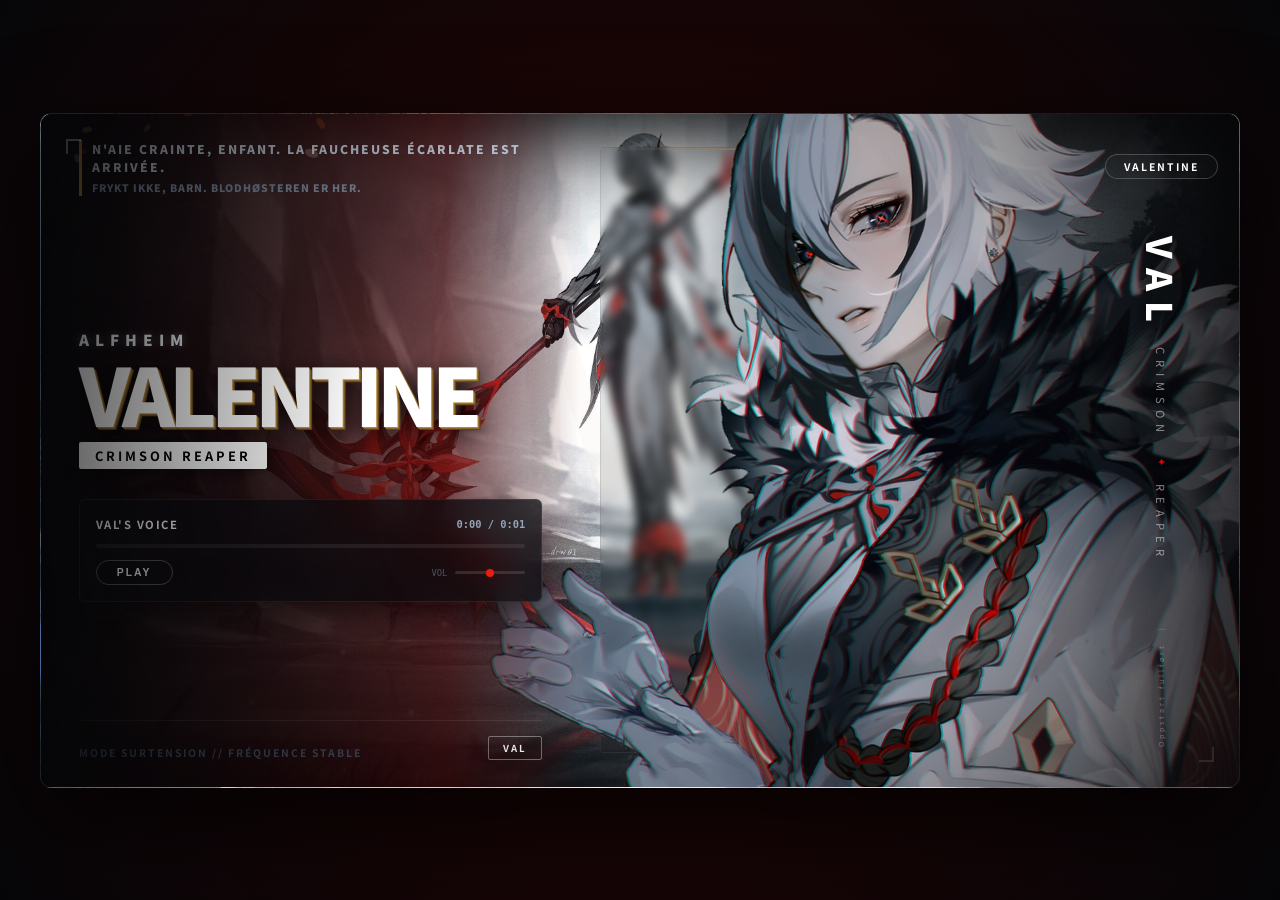
==== index.html @ 7eff20b8 "Add files via upload" ====
<!DOCTYPE html>
<html lang="fr">

<head>
  <meta charset="UTF-8">
  <meta name="viewport" content="width=device-width, initial-scale=1.0">
  <title>Valentine Alfheim </title>
  <link href="https://fonts.googleapis.com/css2?family=Noto+Sans+JP:wght@500;900&family=Syncopate:wght@700&display=swap" rel="stylesheet">
  <style>
    /* --- ESTILOS GENERALES --- */
    * {
      margin: 0;
      padding: 0;
      box-sizing: border-box;
    }

    body {
      background: #060608;
      background-image: radial-gradient(circle at center, #2b0404 0%, #060608 100%);
      font-family: 'Noto Sans JP', 'Syncopate', sans-serif;
      display: flex;
      justify-content: center;
      align-items: center;
      min-height: 100vh;
      overflow: hidden;
    }

    /* --- CONTENEDOR CON BORDES DESVANECIDOS --- */
    .canvas-container {
      width: 95vw;
      height: 53.43vw;
      max-width: 1200px;
      max-height: 675px;
      display: grid;
      grid-template-columns: 45% 42% 13%;
      /* REEMPLAZAR: pon aquí una URL a un fondo propio (textura, patrón, etc.) */
      background-image: url('img/vale1.jpg');
      background-size: cover;
      background-position: center;
      position: relative;
      box-shadow:
        0 30px 100px rgba(0, 0, 0, 0.8),
        inset 0 0 80px rgba(6, 6, 8, 0.9),
        inset 0 0 140px rgba(0, 0, 0, 0.95);
      border: 1px solid rgba(255, 255, 255, 0.06);
      border-radius: 12px;
      overflow: hidden;
      transition: transform 0.5s cubic-bezier(0.25, 1, 0.5, 1);
    }

    .canvas-container::after {
      content: '';
      position: absolute;
      top: 0;
      left: 0;
      width: 100%;
      height: 100%;
      background: radial-gradient(circle, transparent 40%, rgba(6, 6, 8, 0.85) 100%);
      z-index: 12;
      pointer-events: none;
    }

    .canvas-dot-overlay {
      position: absolute;
      top: 0;
      left: 0;
      width: 100%;
      height: 100%;
      background-image: radial-gradient(rgba(255, 255, 255, 0.04) 15%, transparent 16%);
      background-size: 6px 6px;
      z-index: 2;
      pointer-events: none;
    }

    .ui-corner-bracket {
      position: absolute;
      width: 15px;
      height: 15px;
      border: 2px solid rgba(255, 255, 255, 0.15);
      z-index: 13;
      pointer-events: none;
    }

    .top-left {
      top: 25px;
      left: 25px;
      border-right: none;
      border-bottom: none;
    }

    .bottom-right {
      bottom: 25px;
      right: 25px;
      border-left: none;
      border-top: none;
    }

    /* --- TEXTO DE FONDO ANIMADO --- */
    .nihility-bg-text {
      position: absolute;
      width: 200%;
      top: 45%;
      left: 0;
      transform: translateY(-50%);
      font-family: 'Syncopate', sans-serif;
      font-size: 14rem;
      font-weight: 700;
      color: rgba(181, 137, 61, 0.03);
      letter-spacing: 30px;
      white-space: nowrap;
      z-index: 1;
      pointer-events: none;
      user-select: none;
      animation: move-nihility 35s linear infinite;
    }

    /* --- CANVAS PARA PÉTALOS FLUIDOS --- */
    #petals-canvas {
      position: absolute;
      top: 0;
      left: 0;
      width: 100%;
      height: 100%;
      z-index: 11;
      pointer-events: none;
      will-change: transform;
    }

    /* --- PANEL IZQUIERDO --- */
    .left-panel {
      padding: 5% 7%;
      display: flex;
      flex-direction: column;
      justify-content: space-between;
      position: relative;
      z-index: 5;
      background: linear-gradient(90deg, rgba(6, 6, 8, 0.98) 0%, rgba(70, 3, 3, 0.65) 75%, rgba(0, 0, 0, 0) 100%);
    }

    .hero-quote-header {
      font-size: 0.75rem;
      font-weight: 900;
      color: #cbd5e1;
      letter-spacing: 2px;
      line-height: 1.5;
      text-transform: uppercase;
      border-left: 3px solid #b5893d;
      padding-left: 10px;
    }

    .quote-jp {
      font-size: 0.65rem;
      color: #8492a6;
      display: block;
      margin-top: 4px;
      letter-spacing: 1px;
    }

    .main-title-group {
      position: relative;
      margin-top: 15px;
    }

    .main-kanji {
      font-size: 5.0rem;
      font-weight: 900;
      color: #ffffff;
      line-height: 0.85;
      letter-spacing: -6px;
      display: inline-block;
      text-shadow:
        1px 1px 0px #b5893d,
        2px 2px 0px #8a6428,
        3px 3px 0px #5e4319,
        5px 5px 25px rgba(0, 0, 0, 0.95);
    }

    .japanese-sub {
      font-size: 0.95rem;
      color: #f1f5f9;
      font-weight: 900;
      letter-spacing: 6px;
      margin-bottom: 8px;
      display: block;
      text-shadow: 0 0 8px rgba(255, 255, 255, 0.3);
    }

    .numeric-badge {
      display: inline-block;
      background-color: #ffffff;
      color: #000000;
      padding: 4px 16px;
      font-size: 0.8rem;
      font-weight: bold;
      letter-spacing: 3px;
      margin-top: 10px;
      box-shadow: 0 4px 15px rgba(0, 0, 0, 0.5);
      border-radius: 2px;
    }

    /* --- REPRODUCTOR AUDIO --- */
    .music-player {
      background: rgba(10, 10, 14, 0.75);
      border: 1px solid rgba(255, 255, 255, 0.08);
      padding: 16px;
      margin-top: 30px;
      display: flex;
      flex-direction: column;
      gap: 12px;
      backdrop-filter: blur(12px);
      -webkit-backdrop-filter: blur(12px);
      border-radius: 6px;
      box-shadow: 0 12px 40px rgba(0, 0, 0, 0.5);
      transition: border-color 0.3s ease;
    }

    .music-player.is-playing {
      border-color: rgba(181, 137, 61, 0.4);
    }

    .player-info {
      display: flex;
      justify-content: space-between;
      align-items: center;
    }

    .track-title {
      font-size: 0.7rem;
      font-weight: 700;
      color: #ffffff;
      letter-spacing: 1.5px;
      text-transform: uppercase;
      white-space: nowrap;
      overflow: hidden;
      text-overflow: ellipsis;
      width: 65%;
    }

    .time-display {
      font-size: 0.65rem;
      font-family: monospace;
      color: #94a3b8;
      font-weight: bold;
    }

    .progress-container {
      width: 100%;
      height: 4px;
      background: rgba(255, 255, 255, 0.08);
      position: relative;
      cursor: pointer;
      border-radius: 2px;
    }

    .progress-bar {
      height: 100%;
      width: 0%;
      background: linear-gradient(90deg, #dd270f, #ffffff);
      position: absolute;
      top: 0;
      left: 0;
      border-radius: 2px;
      box-shadow: 0 0 8px #e41a1a;
    }

    .player-controls {
      display: flex;
      justify-content: space-between;
      align-items: center;
    }

    .play-btn {
      background: transparent;
      border: 1px solid rgba(255, 255, 255, 0.3);
      color: #ffffff;
      padding: 6px 20px;
      font-size: 0.65rem;
      font-weight: 900;
      letter-spacing: 2px;
      cursor: pointer;
      text-transform: uppercase;
      border-radius: 20px;
      transition: all 0.25s ease;
    }

    .play-btn:hover {
      background: #ffffff;
      color: #060608;
      transform: scale(1.03);
    }

    .volume-container {
      display: flex;
      align-items: center;
      gap: 8px;
    }

    .volume-label {
      font-size: 0.55rem;
      color: #475569;
      font-family: monospace;
    }

    .volume-slider {
      -webkit-appearance: none;
      appearance: none;
      width: 70px;
      height: 3px;
      background: rgba(255, 255, 255, 0.12);
      outline: none;
      border-radius: 2px;
      cursor: pointer;
    }

    .volume-slider::-webkit-slider-thumb {
      -webkit-appearance: none;
      width: 8px;
      height: 8px;
      background: #e91e0f;
      border-radius: 50%;
    }

    .left-footer {
      display: flex;
      justify-content: space-between;
      align-items: flex-end;
      border-top: 1px solid rgba(255, 255, 255, 0.08);
      padding-top: 15px;
    }

    .game-meta {
      font-size: 0.65rem;
      color: #475569;
      font-weight: bold;
      letter-spacing: 2px;
    }

    .tag-pill {
      background-color: transparent;
      border: 1px solid rgba(255, 255, 255, 0.4);
      color: #ffffff;
      padding: 4px 14px;
      font-size: 0.6rem;
      font-weight: bold;
      letter-spacing: 2px;
      border-radius: 2px;
    }

    /* --- PANEL CENTRAL --- */
    .center-panel {
      position: relative;
      display: flex;
      align-items: center;
      justify-content: center;
      z-index: 4;
    }

    .art-window {
      width: 92%;
      height: 90%;
      position: relative;
      overflow: hidden;
      border-radius: 4px;
      background: linear-gradient(135deg, rgba(20, 30, 30, 0.05) 0%, rgba(10, 15, 15, 0.3) 100%);
      backdrop-filter: blur(4px);
      -webkit-backdrop-filter: blur(4px);
      border: 1px solid rgba(255, 255, 255, 0.06);
    }

    .art-window::after {
      content: '';
      position: absolute;
      width: 100%;
      height: 2px;
      background: linear-gradient(90deg, transparent, rgba(181, 137, 61, 0.3), rgba(255, 255, 255, 0.4), rgba(181, 137, 61, 0.3), transparent);
      top: 0;
      z-index: 2;
      animation: laser-scan 4s linear infinite;
    }

    .large-bg-kanji {
      font-size: 16rem;
      color: rgba(255, 255, 255, 0.02);
      position: absolute;
      top: -20px;
      left: -20px;
      font-weight: 900;
      z-index: 2;
      user-select: none;
    }

    .tech-overlay {
      position: absolute;
      right: 25px;
      top: 25%;
      display: flex;
      flex-direction: column;
      align-items: flex-end;
      gap: 8px;
      color: rgba(255, 255, 255, 0.3);
      font-size: 0.55rem;
      font-family: monospace;
      z-index: 3;
    }

    .live-pulse-bar {
      width: 40px;
      height: 2px;
      background-color: #b5893d;
      animation: bar-stretch 1.2s infinite ease-in-out;
    }

    /* --- EL RENDER DEL PERSONAJE --- */
    .character-root {
      position: absolute;
      width: 140%;
      height: 115%;
      bottom: 2%;
      left: -20%;
      z-index: 10;
      pointer-events: none;
      transition: transform 0.4s cubic-bezier(0.25, 1, 0.5, 1);
      will-change: transform;
    }

    .character-img {
      width: 100%;
      height: 100%;
      object-fit: contain;
      object-position: bottom center;
      filter: drop-shadow(0 15px 30px rgba(0, 0, 0, 0.8)) drop-shadow(0 0 60px rgba(220, 38, 38, 0.12));
      animation: float-character 6s ease-in-out infinite;
    }

    /* --- PANEL DERECHO --- */
    .right-panel {
      background: transparent;
      padding: 40px 15px;
      display: flex;
      flex-direction: column;
      justify-content: space-between;
      align-items: center;
      color: #ffffff;
      position: relative;
      z-index: 15;
      background: linear-gradient(-90deg, rgba(6, 6, 8, 0.4) 0%, transparent 100%);
    }

    .pill-box {
      border: 1px solid rgba(255, 255, 255, 0.2);
      border-radius: 20px;
      padding: 4px 18px;
      font-size: 0.65rem;
      letter-spacing: 2px;
      font-weight: bold;
      background: rgba(255, 255, 255, 0.02);
    }

    .vertical-text-wrap {
      display: flex;
      flex-direction: column;
      align-items: center;
      gap: 15px;
    }

    .v-kanji-title {
      writing-mode: vertical-rl;
      font-size: 2.2rem;
      font-weight: 900;
      letter-spacing: 10px;
      color: #ffffff;
      text-shadow: 0 4px 10px rgba(0, 0, 0, 0.6);
    }

    .v-latin-sub {
      writing-mode: vertical-rl;
      font-size: 0.7rem;
      letter-spacing: 6px;
      color: rgba(255, 255, 255, 0.5);
    }

    .diamond {
      color: #d40a0a;
      font-size: 0.7rem;
      animation: pulse-glow 2s infinite ease-in-out;
    }

    .panel-footer-stamp {
      text-align: center;
    }

    .micro-japanese {
      font-size: 0.45rem;
      letter-spacing: 3px;
      color: rgba(255, 255, 255, 0.3);
      writing-mode: vertical-rl;
      transform: rotate(180deg);
      margin-top: 8px;
    }

    /* --- KEYFRAMES --- */
    @keyframes move-nihility {
      0% {
        transform: translate(0, -50%);
      }

      100% {
        transform: translate(-50%, -50%);
      }
    }

    @keyframes float-character {

      0%,
      100% {
        transform: translateY(0px);
      }

      50% {
        transform: translateY(-10px);
      }
    }

    @keyframes laser-scan {
      0% {
        top: 0%;
        opacity: 0;
      }

      5%,
      95% {
        opacity: 1;
      }

      100% {
        top: 100%;
        opacity: 0;
      }
    }

    @keyframes bar-stretch {

      0%,
      100% {
        width: 15px;
      }

      50% {
        width: 45px;
      }
    }

    @keyframes pulse-glow {

      0%,
      100% {
        opacity: 0.3;
        transform: scale(0.9);
      }

      50% {
        opacity: 1;
        transform: scale(1.1);
      }
    }
  </style>
</head>

<body>

  <div class="canvas-container" id="main-canvas">

    <div class="canvas-dot-overlay"></div>
    <div class="ui-corner-bracket top-left"></div>
    <div class="ui-corner-bracket bottom-right"></div>

    <div class="nihility-bg-text">CRIMSON REAPER CRIMSON REAPER</div>

    <!-- EFECTO DE FLORES DELICADAS -->
    <canvas id="petals-canvas"></canvas>

    <!-- PANEL IZQUIERDO -->
    <section class="left-panel">
      <div class="hero-quote-header">
        N'aie crainte, enfant. La Faucheuse Écarlate est arrivée.
        <span class="quote-jp">Frykt ikke, barn. Blodhøsteren er her.</span>
      </div>

      <div class="main-title-group">
        <span class="japanese-sub">ALFHEIM</span>
        <h1 class="main-kanji">VALENTINE</h1>
        <br>
        <div class="numeric-badge">CRIMSON REAPER</div>

        <div class="music-player" id="player-card">
          <!-- REEMPLAZAR: pon aquí el link directo (.mp3) de la canción que quieras usar -->
          <audio id="audio-element" src='audio/val-voice.ogg'></audio>

          <div class="player-info">
            <span class="track-title" id="track-name"> Val's Voice</span>
            <span class="time-display" id="time-track">0:00 / 0:00</span>
          </div>

          <div class="progress-container" id="progress-cont">
            <div class="progress-bar" id="progress-actual"></div>
          </div>

          <div class="player-controls">
            <button class="play-btn" id="play-trigger">Play</button>
            <div class="volume-container">
              <span class="volume-label">VOL</span>
              <input type="range" class="volume-slider" id="vol-slider" min="0" max="1" step="0.05" value="0.5">
            </div>
          </div>
        </div>
      </div>

      <div class="left-footer">
        <p class="game-meta">MODE SURTENSION // FRÉQUENCE STABLE</p>
        <a href="article.html" class="tag-pill" style="text-decoration: none; cursor: pointer;">VAL</a>
      </div>
    </section>

    <!-- PANEL CENTRAL -->
    <section class="center-panel">
      <div class="art-window">
        <span class="large-bg-kanji">ᚹ</span>
        <div class="tech-overlay">
          <span>STATUT: ACTIF</span>
          <span>GLASS: VAL_ALFHEIM</span>
          <div class="live-pulse-bar"></div>
        </div>
      </div>
      <!-- Elemento Raíz del Personajee -->
      <div class="character-root" id="character-layer">
        <!-- REEMPLAZAR src: pon aquí el link a tu propio render/PNG -->
        <img src="img/vale3.png" alt="Render" class="Valentine">
      </div>
    </section>

    <!-- PANEL DERECHO -->
    <aside class="right-panel">
      <div class="pill-box">VALENTINE</div>
      <div class="vertical-text-wrap">
        <span class="v-kanji-title">VAL</span>
        <span class="v-latin-sub">CRIMSON</span>
        <span class="diamond">✦</span>
        <span class="v-latin-sub">REAPER</span>
      </div>
      <div class="panel-footer-stamp">
        <div style="color: rgba(255,255,255,0.2); font-size: 10px;">—</div>
        <p class="micro-japanese">Oppstart fullført</p>
      </div>
    </aside>

  </div>

  <script>
    const mainCanvas = document.getElementById('main-canvas');
    const charLayer = document.getElementById('character-layer');
    const audio = document.getElementById('audio-element');
    const playBtn = document.getElementById('play-trigger');
    const playerCard = document.getElementById('player-card');
    const progressContainer = document.getElementById('progress-cont');
    const progressBar = document.getElementById('progress-actual');
    const timeDisplay = document.getElementById('time-track');
    const volumeSlider = document.getElementById('vol-slider');
    // --- PARALLAX DE CAPAS SUAVE E INERTE ---
    let mouseX = 0,
      mouseY = 0;
    let charX = 0,
      charY = 0;
    let petalsParamX = 0;
    document.addEventListener('mousemove', (e) => {
      mouseX = (e.clientX - window.innerWidth / 2) / (window.innerWidth / 2);
      mouseY = (e.clientY - window.innerHeight / 2) / (window.innerHeight / 2);
    });

    function updateParallax() {
      const targetX = mouseX * 18;
      const targetY = mouseY * 12;
      charX += (targetX - charX) * 0.08;
      charY += (targetY - charY) * 0.08;
      petalsParamX += (-mouseX * 10 - petalsParamX) * 0.05;
      charLayer.style.transform = `translate(${charX}px, ${charY}px)`;
      requestAnimationFrame(updateParallax);
    }
    updateParallax();
    // --- SISTEMA DE PÉTALOS DE FLORES DELICADAS ---
    const petalCanvas = document.getElementById('petals-canvas');
    const ctx = petalCanvas.getContext('2d');

    function resizeCanvas() {
      petalCanvas.width = mainCanvas.clientWidth;
      petalCanvas.height = mainCanvas.clientHeight;
    }
    window.addEventListener('resize', resizeCanvas);
    setTimeout(resizeCanvas, 100);
    const petalsArray = [];
    const maxPetals = 30;
    class Petal {
      constructor() {
        this.x = Math.random() * petalCanvas.width;
        this.y = Math.random() * -petalCanvas.height;
        this.size = Math.random() * 5 + 3;
        this.speedY = Math.random() * 0.7 + 0.3;
        this.speedX = Math.random() * 0.4 - 0.2;
        this.angle = Math.random() * 360;
        this.spin = Math.random() * 0.8 - 0.4;
        const colors = [
          'rgba(239, 68, 68, 0.25)',
          'rgba(249, 115, 22, 0.20)',
          'rgba(254, 205, 211, 0.25)'
        ];
        this.color = colors[Math.floor(Math.random() * colors.length)];
      }
      update() {
        this.y += this.speedY;
        this.x += this.speedX + Math.sin(this.y / 40) * 0.25 + (petalsParamX * 0.02);
        this.angle += this.spin;
        if (this.y > petalCanvas.height + 10) {
          this.y = -10;
          this.x = Math.random() * petalCanvas.width;
        }
      }
      draw() {
        ctx.save();
        ctx.translate(this.x, this.y);
        ctx.rotate((this.angle * Math.PI) / 180);
        ctx.fillStyle = this.color;
        ctx.beginPath();
        ctx.ellipse(0, 0, this.size, this.size / 1.8, 0, 0, 2 * Math.PI);
        ctx.fill();
        ctx.restore();
      }
    }
    for (let i = 0; i < maxPetals; i++) {
      petalsArray.push(new Petal());
    }

    function animatePetals() {
      ctx.clearRect(0, 0, petalCanvas.width, petalCanvas.height);
      for (let i = 0; i < petalsArray.length; i++) {
        petalsArray[i].update();
        petalsArray[i].draw();
      }
      requestAnimationFrame(animatePetals);
    }
    animatePetals();
    // --- LÓGICA DE AUDIO ---
    audio.volume = volumeSlider.value;
    playBtn.addEventListener('click', () => {
      if (audio.paused) {
        audio.play();
        playBtn.textContent = 'Pause';
        playerCard.classList.add('is-playing');
      } else {
        audio.pause();
        playBtn.textContent = 'Play';
        playerCard.classList.remove('is-playing');
      }
    });

    function formatTime(secs) {
      if (isNaN(secs)) return "0:00";
      const minutes = Math.floor(secs / 60);
      const seconds = Math.floor(secs % 60);
      return `${minutes}:${seconds < 10 ? '0' : ''}${seconds}`;
    }
    audio.addEventListener('timeupdate', () => {
      const percent = (audio.currentTime / audio.duration) * 100;
      progressBar.style.width = `${percent}%`;
      timeDisplay.textContent = `${formatTime(audio.currentTime)} / ${formatTime(audio.duration)}`;
    });
    audio.addEventListener('loadedmetadata', () => {
      timeDisplay.textContent = `0:00 / ${formatTime(audio.duration)}`;
    });
    progressContainer.addEventListener('click', (e) => {
      const rect = progressContainer.getBoundingClientRect();
      const clickX = e.clientX - rect.left;
      const width = rect.width;
      audio.currentTime = (clickX / width) * audio.duration;
    });
    volumeSlider.addEventListener('input', (e) => {
      audio.volume = e.target.value;
    });
    audio.addEventListener('ended', () => {
      playBtn.textContent = 'Play';
      progressBar.style.width = '0%';
      playerCard.classList.remove('is-playing');
    });
  </script>
</body>

</html>
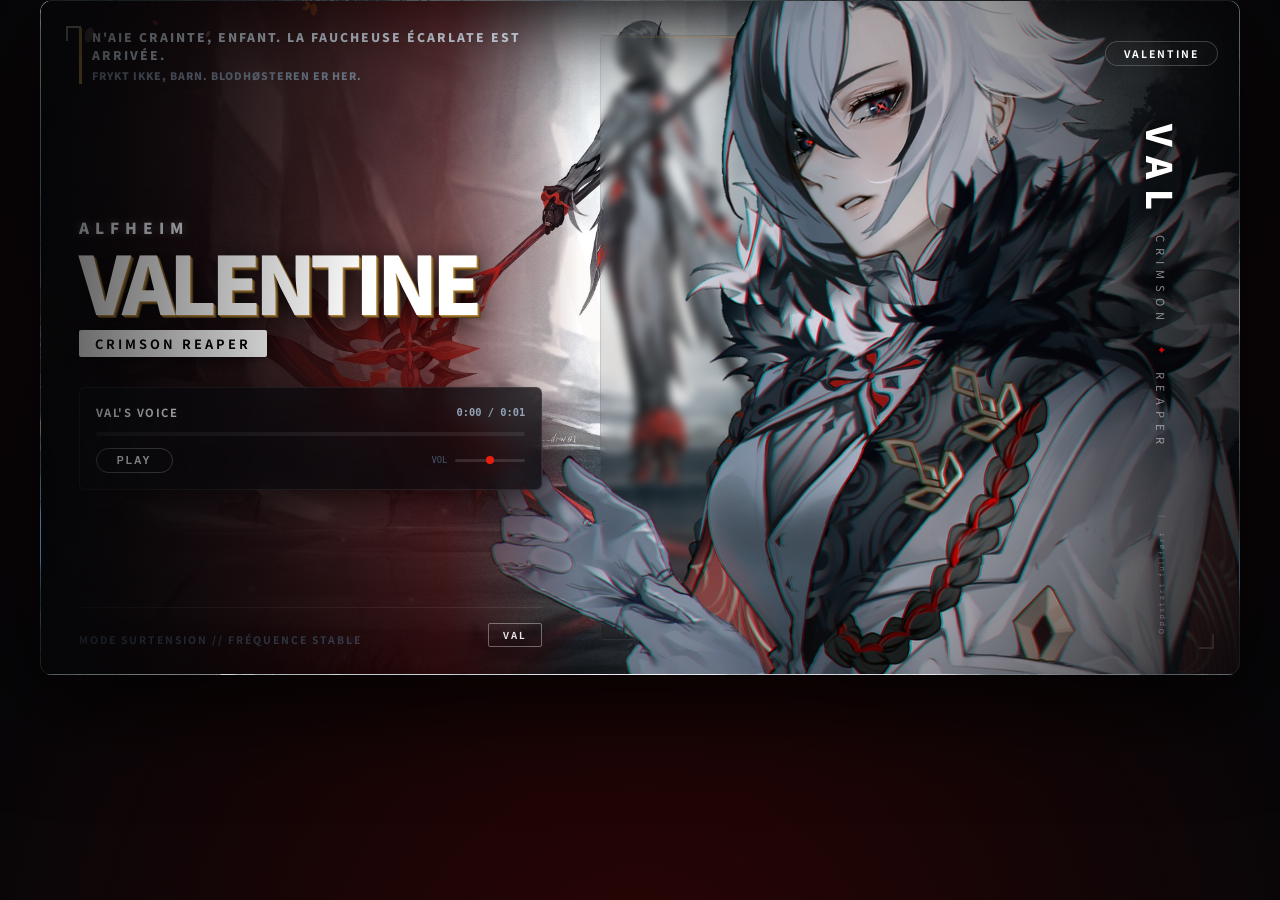
==== commit 1c493a45: "Update index.html" ====
--- a/index.html
+++ b/index.html
@@ -21,7 +21,7 @@
       display: flex;
       justify-content: center;
       align-items: center;
-      min-height: 100vh;
+      min-height: auto;
       overflow: hidden;
     }
 
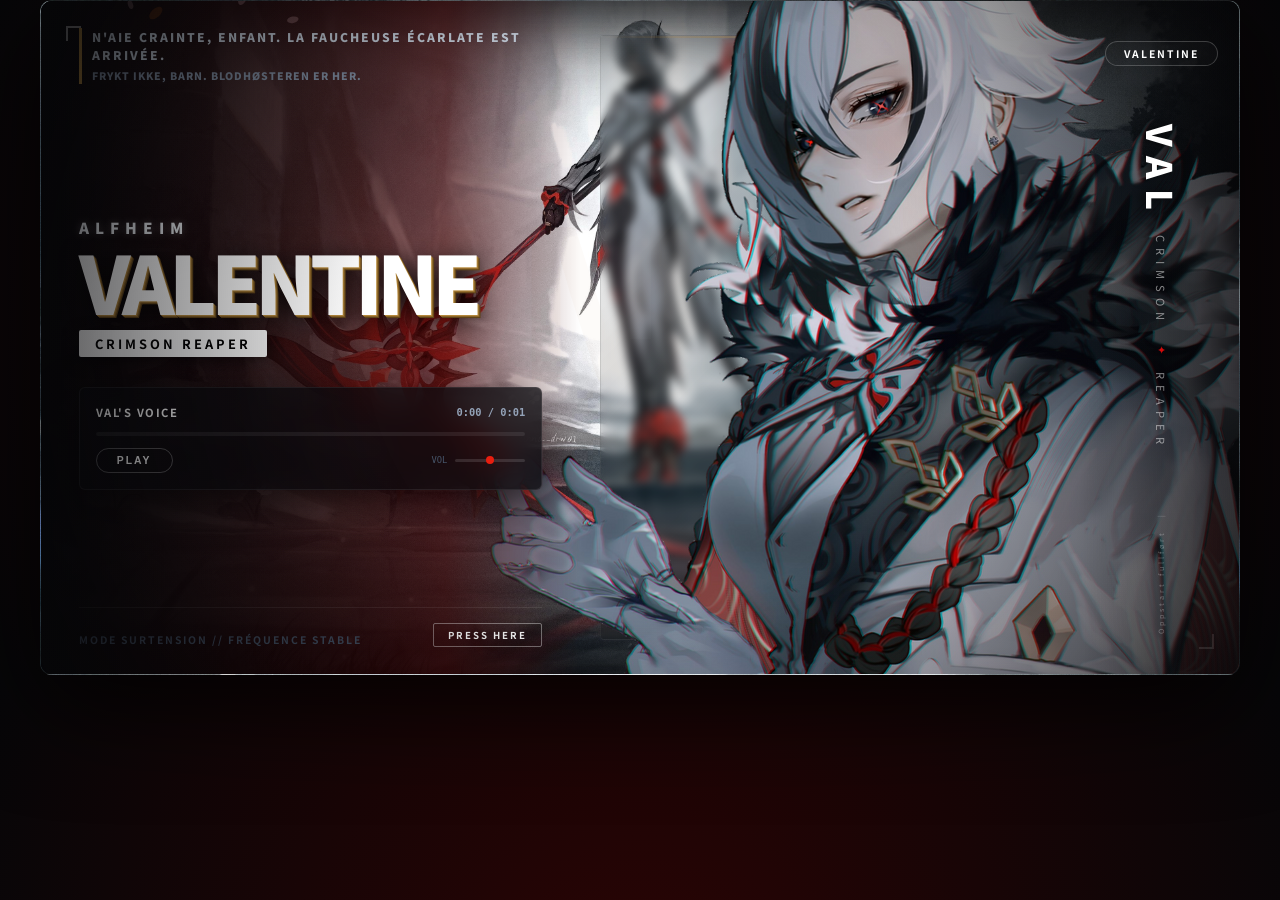
==== commit 46323cff: "Update index.html" ====
--- a/index.html
+++ b/index.html
@@ -617,7 +617,7 @@
 
       <div class="left-footer">
         <p class="game-meta">MODE SURTENSION // FRÉQUENCE STABLE</p>
-        <a href="article.html" class="tag-pill" style="text-decoration: none; cursor: pointer;">VAL</a>
+        <a href="article.html" class="tag-pill" style="text-decoration: none; cursor: pointer;">PRESS HERE</a>
       </div>
     </section>
 
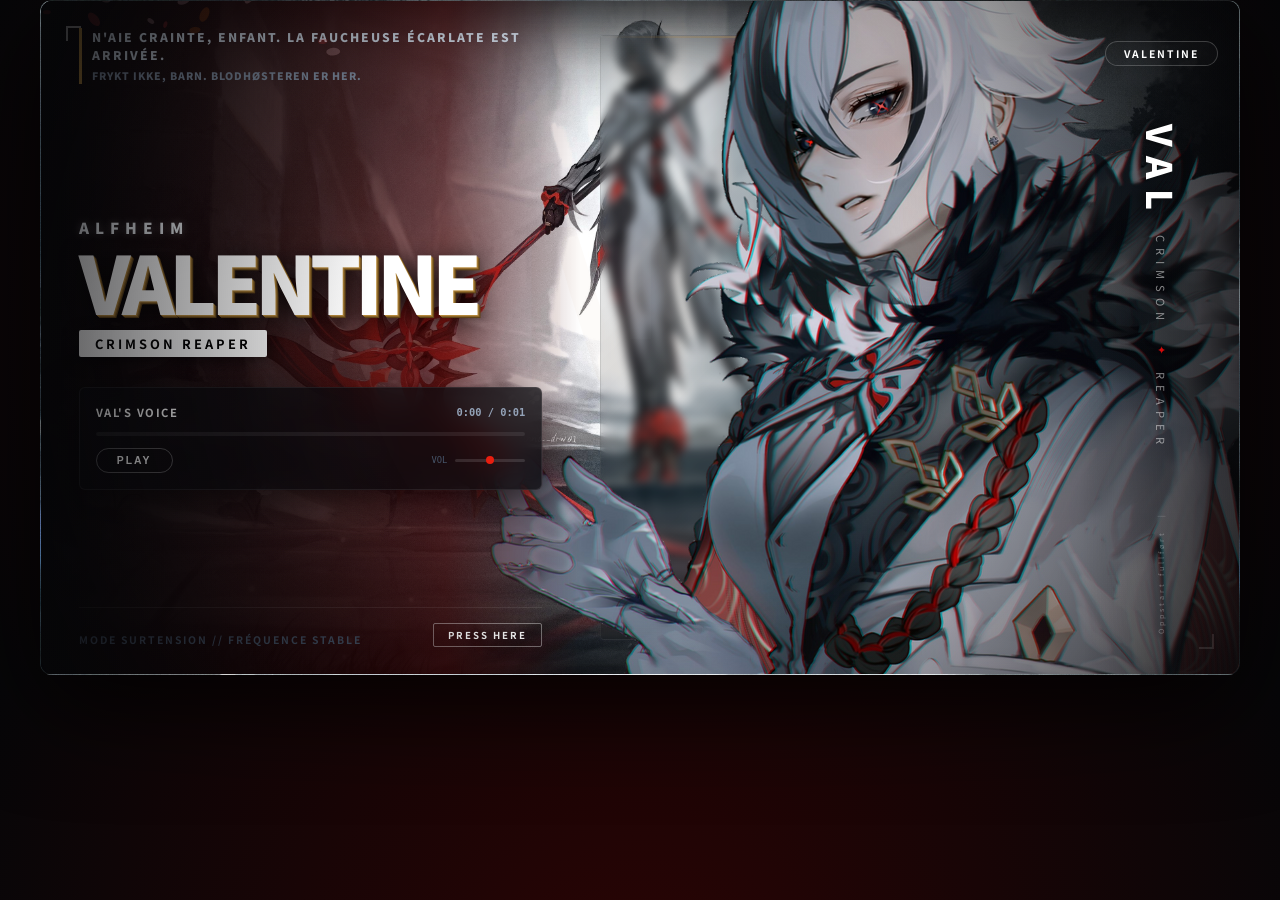
==== commit 9fa604ca: "Update index.html responsive" ====
--- a/index.html
+++ b/index.html
@@ -561,6 +561,108 @@
       50% {
         opacity: 1;
         transform: scale(1.1);
+      }
+          /* --- RESPONSIVE: MÓVIL / TABLET --- */
+    @media (max-width: 860px) {
+      html, body {
+        height: auto;
+        min-height: 100vh;
+        overflow-y: auto;
+        overflow-x: hidden;
+      }
+
+      body {
+        align-items: flex-start;
+        background-attachment: fixed;
+      }
+
+      .canvas-container {
+        width: 100%;
+        max-width: 100%;
+        height: auto;
+        min-height: 100vh;
+        display: flex;
+        flex-direction: column;
+        border-radius: 0;
+        border: none;
+        box-shadow: none;
+      }
+
+      /* el personaje sube arriba de todo, antes del texto */
+      .center-panel {
+        order: -1;
+        min-height: 46vh;
+        flex-shrink: 0;
+      }
+
+      .left-panel {
+        padding: 28px 24px 32px;
+        background: linear-gradient(180deg, rgba(6, 6, 8, 0.98) 0%, rgba(70, 3, 3, 0.55) 100%);
+      }
+
+      /* el panel vertical es decorativo, se quita en movil */
+      .right-panel {
+        display: none;
+      }
+
+      .nihility-bg-text {
+        font-size: 5.5rem;
+      }
+
+      .large-bg-kanji {
+        font-size: 8rem;
+      }
+
+      .hero-quote-header {
+        font-size: 0.68rem;
+        line-height: 1.4;
+      }
+
+      .main-kanji {
+        font-size: 2.6rem;
+        letter-spacing: -3px;
+      }
+
+      .japanese-sub {
+        font-size: 0.8rem;
+        letter-spacing: 4px;
+      }
+
+      .music-player {
+        margin-top: 22px;
+        padding: 14px;
+      }
+
+      .track-title {
+        width: 55%;
+      }
+
+      .character-root {
+        width: 150%;
+        left: -25%;
+      }
+
+      .art-window {
+        width: 94%;
+        height: 92%;
+      }
+    }
+
+    @media (max-width: 420px) {
+      .main-kanji {
+        font-size: 2.1rem;
+      }
+
+      .large-bg-kanji {
+        font-size: 6rem;
+      }
+
+      .left-panel {
+        padding: 22px 18px 26px;
+      }
+
+      .volume-container {
+        display: none;
       }
     }
   </style>
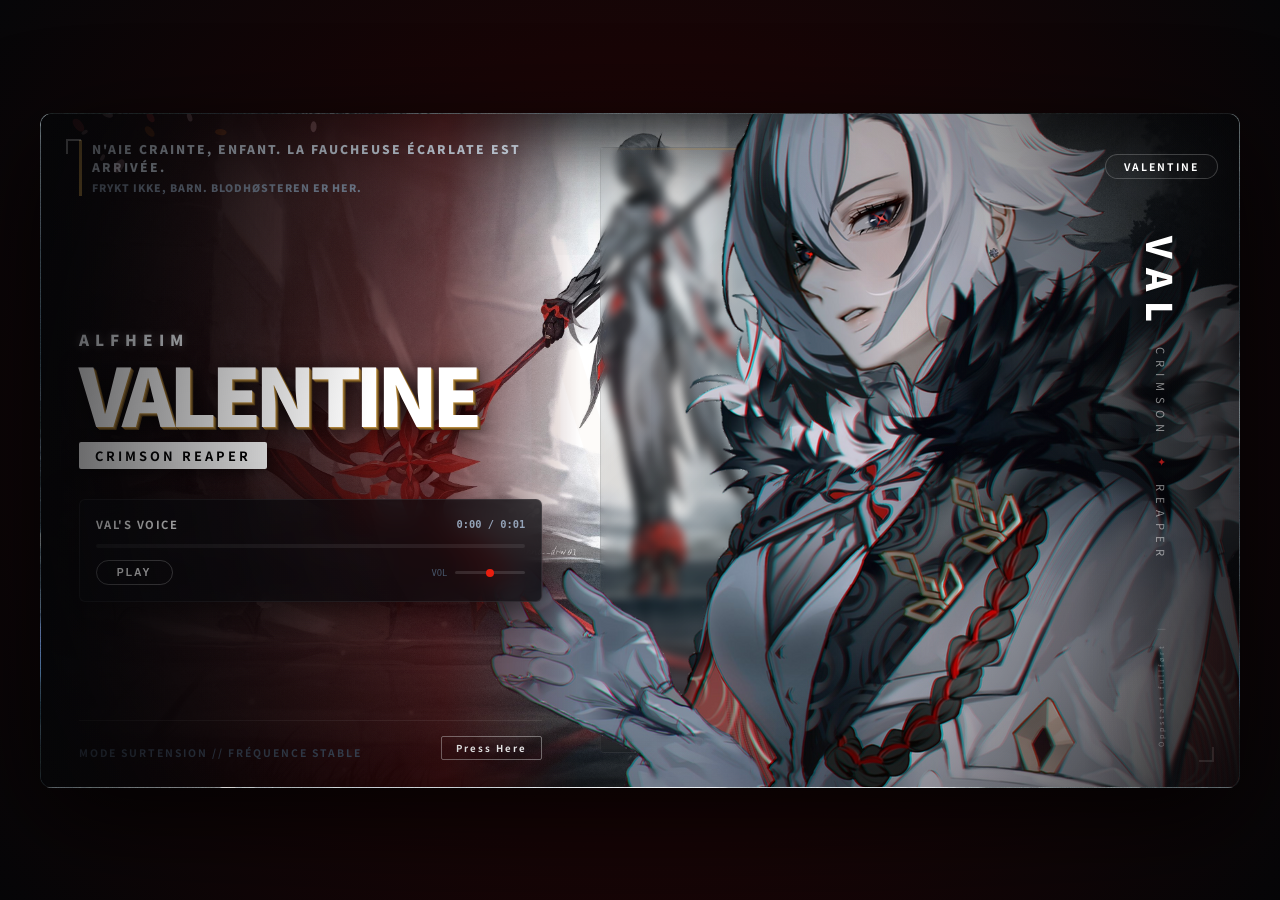
==== commit 452b4d1f: "Update index.html I updated wrong the previous one, i'll just paste what i did on vsc" ====
--- a/index.html
+++ b/index.html
@@ -21,8 +21,9 @@
       display: flex;
       justify-content: center;
       align-items: center;
-      min-height: auto;
-      overflow: hidden;
+      min-height: 100vh;
+      overflow-x: hidden;
+      overflow-y: auto;
     }
 
     /* --- CONTENEDOR CON BORDES DESVANECIDOS --- */
@@ -480,7 +481,7 @@
     }
 
     .diamond {
-      color: #d40a0a;
+      color: #a31818;
       font-size: 0.7rem;
       animation: pulse-glow 2s infinite ease-in-out;
     }
@@ -562,7 +563,9 @@
         opacity: 1;
         transform: scale(1.1);
       }
-          /* --- RESPONSIVE: MÓVIL / TABLET --- */
+    }
+
+    /* --- RESPONSIVE: MÓVIL / TABLET --- */
     @media (max-width: 860px) {
       html, body {
         height: auto;
@@ -719,7 +722,7 @@
 
       <div class="left-footer">
         <p class="game-meta">MODE SURTENSION // FRÉQUENCE STABLE</p>
-        <a href="article.html" class="tag-pill" style="text-decoration: none; cursor: pointer;">PRESS HERE</a>
+        <a href="article.html" class="tag-pill" style="text-decoration: none; cursor: pointer;">Press Here</a>
       </div>
     </section>
 
